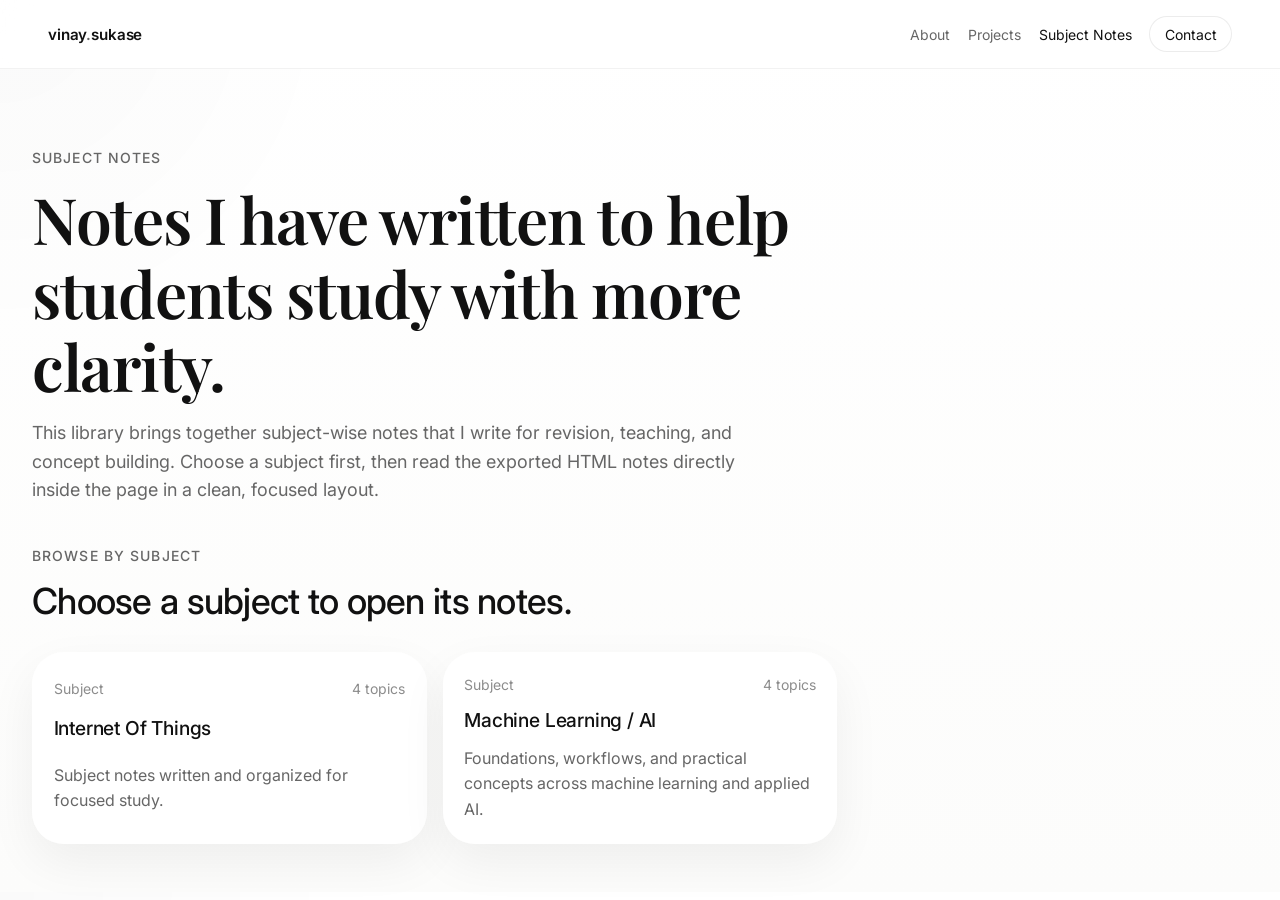
==== notes.html @ 6ed0256f "Initial commit: Portfolio website with notes viewer" ====
<!doctype html>
<html lang="en">
  <head>
    <meta charset="UTF-8" />
    <meta name="viewport" content="width=device-width, initial-scale=1.0" />
    <title>Vinay Sukase - Subject Notes</title>
    <link rel="preconnect" href="https://fonts.googleapis.com" />
    <link rel="preconnect" href="https://fonts.gstatic.com" crossorigin />
    <link
      href="https://fonts.googleapis.com/css2?family=Inter:wght@400;500;600;700&family=Playfair+Display:wght@500;600;700&display=swap"
      rel="stylesheet"
    />
    <link rel="stylesheet" href="assets/css/notes.css" />
  </head>
  <body>
    <nav class="notes-nav">
      <a href="index.html#home" class="nav-logo">vinay<span>.</span>sukase</a>
      <div class="nav-links">
        <a href="index.html#about">About</a>
        <a href="index.html#projects">Projects</a>
        <a href="notes.html" class="active">Subject Notes</a>
        <a href="index.html#contact" class="nav-cta">Contact</a>
      </div>
    </nav>

    <header class="notes-hero notes-hero-simple">
      <div class="hero-copy">
        <p class="hero-eyebrow">Subject Notes</p>
        <h1>Notes I have written to help students study with more clarity.</h1>
        <p>
          This library brings together subject-wise notes that I write for
          revision, teaching, and concept building. Choose a subject first, then
          read the exported HTML notes directly inside the page in a clean,
          focused layout.
        </p>
      </div>
    </header>

    <main class="notes-page">
      <section id="subjectsView" class="subjects-view">
        <div class="section-intro">
          <p class="section-eyebrow">Browse By Subject</p>
          <h2>Choose a subject to open its notes.</h2>
        </div>
        <div id="subjectsGrid" class="topics-grid"></div>
      </section>

      <section id="readerView" class="reader-view is-hidden">
        <div class="reader-topbar">
          <div>
            <a href="notes.html" class="back-link">Back to all subjects</a>
            <p id="subjectEyebrow" class="section-eyebrow">Subject Notes</p>
            <h2 id="subjectTitle" class="reader-view-title">Subject</h2>
            <p id="subjectDescription" class="topic-description">
              Choose a note from the list to start reading.
            </p>
          </div>
        </div>

        <div class="topic-layout">
          <aside class="topic-sidebar">
            <div class="topic-sidebar-card">
              <p class="section-eyebrow">Available Topics</p>
              <div id="topicNoteList" class="topic-note-list"></div>
            </div>
          </aside>

          <article class="topic-reader">
            <div class="reader-header">
              <div>
                <p id="readerTopic" class="section-eyebrow">Note</p>
                <h3 id="readerTitle">Select a note</h3>
                <p id="readerMeta" class="reader-meta">
                  Choose a note from the left side to read it here.
                </p>
              </div>
              <a
                id="readerSource"
                class="reader-source disabled"
                href="#"
                aria-disabled="true"
                >Open Note File</a
              >
            </div>
            <div id="readerBody" class="reader-body empty-state">
              <p>
                This panel shows the selected HTML note directly inside the
                subject notes page.
              </p>
            </div>
          </article>
        </div>
      </section>
    </main>

    <script src="assets/js/notes-data.js"></script>
    <script src="assets/js/notes-home.js"></script>
  </body>
</html>
---- assets/css/notes.css ----
:root {
  --bg: #ffffff;
  --bg-soft: #fcfcfb;
  --surface: rgba(255, 255, 255, 0.94);
  --text-primary: #111111;
  --text-secondary: #666666;
  --text-faint: #8c8c8c;
  --line-soft: rgba(17, 17, 17, 0.08);
  --line-faint: rgba(17, 17, 17, 0.05);
  --shadow-soft: 0 18px 48px rgba(17, 17, 17, 0.06);
  --radius-xl: 2rem;
  --radius-lg: 1.25rem;
  --radius-sm: 999px;
  --font-ui: "Inter", sans-serif;
  --font-accent: "Playfair Display", serif;
}

*,
*::before,
*::after {
  box-sizing: border-box;
}

html {
  scroll-behavior: smooth;
}

body {
  margin: 0;
  font-family: var(--font-ui);
  color: var(--text-primary);
  background:
    radial-gradient(circle at top left, rgba(0, 0, 0, 0.02), transparent 22%),
    linear-gradient(180deg, #ffffff 0%, var(--bg-soft) 100%);
}

a {
  color: inherit;
  text-decoration: none;
}

strong {
  font-weight: 500;
  color: var(--text-primary);
}

.notes-nav {
  position: sticky;
  top: 0;
  z-index: 20;
  display: flex;
  align-items: center;
  justify-content: space-between;
  gap: 1rem;
  padding: 1rem clamp(1.25rem, 4vw, 3rem);
  background: rgba(255, 255, 255, 0.84);
  backdrop-filter: blur(14px);
  border-bottom: 1px solid var(--line-faint);
}

.nav-logo {
  font-size: 0.95rem;
  font-weight: 600;
  letter-spacing: -0.01em;
}

.nav-logo span {
  color: var(--text-secondary);
}

.nav-links {
  display: flex;
  flex-wrap: wrap;
  align-items: center;
  gap: 1.1rem;
}

.nav-links a {
  display: inline-flex;
  align-items: center;
  font-size: 0.875rem;
  color: var(--text-secondary);
}

.nav-links a.active,
.nav-links a:hover {
  color: var(--text-primary);
}

.nav-cta {
  min-height: 2.25rem;
  padding: 0 0.9rem;
  border-radius: var(--radius-sm);
  border: 1px solid var(--line-soft);
  background: rgba(255, 255, 255, 0.92);
  color: var(--text-primary) !important;
}

.notes-hero,
.notes-page {
  width: min(100% - 2.5rem, 76rem);
  margin: 0 auto;
}

.notes-hero-simple {
  padding: 5rem 0 2.6rem;
}

.hero-copy {
  max-width: 48rem;
}

.hero-eyebrow,
.section-eyebrow {
  margin: 0 0 1rem;
  color: var(--text-secondary);
  font-size: 0.875rem;
  font-weight: 500;
  letter-spacing: 0.08em;
  text-transform: uppercase;
}

.hero-copy h1 {
  margin: 0 0 1rem;
  font-family: var(--font-accent);
  font-size: clamp(3rem, 5vw, 4rem);
  line-height: 1.15;
  letter-spacing: -0.02em;
  font-weight: 600;
}

.hero-copy p:last-child,
.topic-description {
  margin: 0;
  max-width: 68ch;
  font-size: 1.125rem;
  line-height: 1.6;
  color: var(--text-secondary);
}

.notes-page {
  padding: 0 0 3rem;
}

.is-hidden {
  display: none;
}

.section-intro {
  margin-bottom: 1.8rem;
}

.section-intro h2 {
  margin: 0;
  font-size: clamp(1.75rem, 3vw, 2.25rem);
  line-height: 1.22;
  letter-spacing: -0.02em;
  font-weight: 500;
  max-width: 34rem;
}

.topics-grid {
  display: grid;
  grid-template-columns: repeat(3, minmax(0, 1fr));
  gap: 1rem;
}

.topic-card {
  display: grid;
  gap: 0.8rem;
  padding: 1.35rem;
  border-radius: var(--radius-xl);
  background: var(--surface);
  box-shadow: var(--shadow-soft);
  transition: transform 0.2s ease, box-shadow 0.2s ease;
}

.topic-card:hover {
  transform: translateY(-2px);
  box-shadow: 0 22px 50px rgba(17, 17, 17, 0.08);
}

.topic-card-top {
  display: flex;
  align-items: center;
  justify-content: space-between;
  gap: 1rem;
}

.topic-card-label,
.topic-card-count,
.reader-meta,
.back-link {
  margin: 0;
  font-size: 0.875rem;
  line-height: 1.5;
  color: var(--text-faint);
}

.topic-card h3 {
  margin: 0;
  font-size: 1.2rem;
  line-height: 1.3;
  letter-spacing: -0.01em;
  font-weight: 500;
}

.topic-card-description {
  margin: 0;
  font-size: 1rem;
  line-height: 1.6;
  color: var(--text-secondary);
}

.back-link {
  display: inline-flex;
  margin-bottom: 1.2rem;
}

.reader-topbar {
  margin-bottom: 1.6rem;
}

.reader-view-title {
  margin: 0 0 0.8rem;
  font-size: clamp(1.75rem, 3vw, 2.25rem);
  line-height: 1.22;
  letter-spacing: -0.02em;
  font-weight: 500;
}

.topic-layout {
  display: grid;
  grid-template-columns: 18rem minmax(0, 1fr);
  gap: 1.25rem;
  align-items: start;
}

.topic-sidebar {
  position: sticky;
  top: 5.5rem;
}

.topic-sidebar-card,
.topic-reader {
  background: var(--surface);
  border-radius: var(--radius-lg);
  box-shadow: var(--shadow-soft);
}

.topic-sidebar-card {
  padding: 1.15rem;
}

.topic-note-list {
  display: grid;
  gap: 0.8rem;
  margin-top: 1rem;
}

.topic-note-button {
  width: 100%;
  display: grid;
  gap: 0.45rem;
  padding: 0.95rem 1rem;
  border: 1px solid transparent;
  border-radius: 1rem;
  background: #ffffff;
  text-align: left;
  cursor: pointer;
  transition: border-color 0.2s ease, background 0.2s ease;
}

.topic-note-button:hover,
.topic-note-button.active {
  border-color: var(--line-soft);
  background: #f8f8f6;
}

.topic-note-button strong {
  font-size: 0.95rem;
}

.topic-note-button span {
  color: var(--text-secondary);
  font-size: 0.875rem;
  line-height: 1.55;
}

.topic-reader {
  padding: 1.4rem;
}

.reader-header {
  display: flex;
  align-items: flex-start;
  justify-content: space-between;
  gap: 1rem;
}

.reader-header h2 {
  margin: 0.45rem 0 0;
  font-size: clamp(1.75rem, 3vw, 2.25rem);
  line-height: 1.22;
  letter-spacing: -0.02em;
  font-weight: 500;
}

.reader-header h3 {
  margin: 0.45rem 0 0;
  font-size: clamp(1.55rem, 2.6vw, 1.95rem);
  line-height: 1.24;
  letter-spacing: -0.02em;
  font-weight: 500;
}

.reader-source {
  display: inline-flex;
  align-items: center;
  justify-content: center;
  min-height: 2.75rem;
  padding: 0 1rem;
  border-radius: var(--radius-sm);
  border: 1px solid var(--line-soft);
  background: #ffffff;
  font-size: 0.95rem;
  font-weight: 500;
}

.reader-source.disabled {
  pointer-events: none;
  opacity: 0.45;
}

.reader-body {
  margin-top: 1.15rem;
  padding-top: 1.15rem;
  border-top: 1px solid var(--line-faint);
}

.reader-body.empty-state {
  color: var(--text-secondary);
}

.reader-body h1,
.reader-body h2,
.reader-body h3,
.reader-body h4 {
  margin: 1.4rem 0 0.75rem;
  line-height: 1.25;
  letter-spacing: -0.02em;
  color: var(--text-primary);
}

.reader-body h1 {
  font-family: var(--font-accent);
  font-size: 2.1rem;
  font-weight: 600;
}

.reader-body h2 {
  font-size: 1.55rem;
  font-weight: 500;
}

.reader-body h3,
.reader-body h4 {
  font-size: 1.18rem;
  font-weight: 500;
}

.reader-body p,
.reader-body ul,
.reader-body ol,
.reader-body blockquote,
.reader-body pre {
  margin: 0 0 1rem;
  max-width: 72ch;
  font-size: 1rem;
  line-height: 1.7;
  color: var(--text-secondary);
}

.reader-body ul,
.reader-body ol {
  padding-left: 1.25rem;
}

.reader-body li {
  margin-bottom: 0.45rem;
}

.reader-body a {
  color: var(--text-primary);
  text-decoration: underline;
  text-decoration-color: rgba(17, 17, 17, 0.18);
  text-underline-offset: 0.16em;
}

.reader-body code {
  padding: 0.15rem 0.4rem;
  border-radius: 0.45rem;
  background: rgba(17, 17, 17, 0.05);
  color: var(--text-primary);
  font-size: 0.95em;
}

.reader-body pre {
  padding: 1rem;
  overflow-x: auto;
  border-radius: 1rem;
  background: #f7f7f5;
}

.reader-body pre code {
  padding: 0;
  background: transparent;
}

.reader-body blockquote {
  padding: 1rem 1.1rem;
  border-left: 3px solid rgba(17, 17, 17, 0.12);
  background: #f8f8f6;
  border-radius: 0.8rem;
}

.reader-body img {
  max-width: 100%;
  border-radius: 1rem;
}

.notion-import {
  color: var(--text-primary);
}

.notion-import > :first-child {
  margin-top: 0;
}

.notion-import h1,
.notion-import h2,
.notion-import h3 {
  margin: 1.4rem 0 0.75rem;
  letter-spacing: -0.02em;
  line-height: 1.25;
  color: var(--text-primary);
}

.notion-import h1 {
  font-size: 1.95rem;
  font-weight: 500;
}

.notion-import h2 {
  font-size: 1.45rem;
  font-weight: 500;
}

.notion-import h3 {
  font-size: 1.15rem;
  font-weight: 500;
}

.notion-import p,
.notion-import li,
.notion-import figcaption,
.notion-import td,
.notion-import th,
.notion-import blockquote {
  font-size: 1rem;
  line-height: 1.7;
  color: var(--text-secondary);
}

.notion-import p,
.notion-import ul,
.notion-import ol,
.notion-import blockquote,
.notion-import figure,
.notion-import table {
  margin: 0 0 1rem;
  max-width: 72ch;
}

.notion-import ul,
.notion-import ol {
  padding-left: 1.25rem;
}

.notion-import a {
  color: var(--text-primary);
  text-decoration: underline;
  text-decoration-color: rgba(17, 17, 17, 0.18);
  text-underline-offset: 0.16em;
}

.notion-import .callout {
  padding: 1rem 1.1rem;
  border-left: 3px solid rgba(17, 17, 17, 0.12);
  background: #f8f8f6;
  border-radius: 0.9rem;
}

.notion-import .callout h2,
.notion-import .callout h3 {
  margin-top: 0;
}

.notion-import figure.image img,
.notion-import img {
  display: block;
  max-width: 100%;
  border-radius: 1rem;
}

.notion-import figcaption {
  margin-top: 0.55rem;
  color: var(--text-faint);
}

.notion-import hr {
  margin: 1.5rem 0;
  border: 0;
  border-top: 1px solid var(--line-faint);
}

.notion-import table {
  width: 100%;
  border-collapse: collapse;
  overflow-x: auto;
  display: block;
}

.notion-import th,
.notion-import td {
  padding: 0.7rem 0.8rem;
  border: 1px solid var(--line-soft);
  text-align: left;
  vertical-align: top;
}

.notion-import .equation {
  padding: 1rem;
  border-radius: 1rem;
  background: #f7f7f5;
  overflow-x: auto;
}

.empty-message {
  padding: 1rem;
  border-radius: 1rem;
  background: #f8f8f6;
  color: var(--text-secondary);
}

@media (max-width: 70rem) {
  .topics-grid,
  .topic-layout {
    grid-template-columns: 1fr;
  }

  .topic-sidebar {
    position: static;
  }
}

@media (max-width: 48rem) {
  .topics-grid {
    grid-template-columns: 1fr;
  }
}

@media (max-width: 42rem) {
  .notes-nav {
    align-items: flex-start;
    flex-direction: column;
  }

  .notes-hero,
  .notes-page {
    width: min(100% - 1.5rem, 76rem);
  }

  .notes-hero-simple {
    padding: 4rem 0 2.2rem;
  }

  .reader-header,
  .topic-card-top {
    flex-direction: column;
    align-items: flex-start;
  }
}
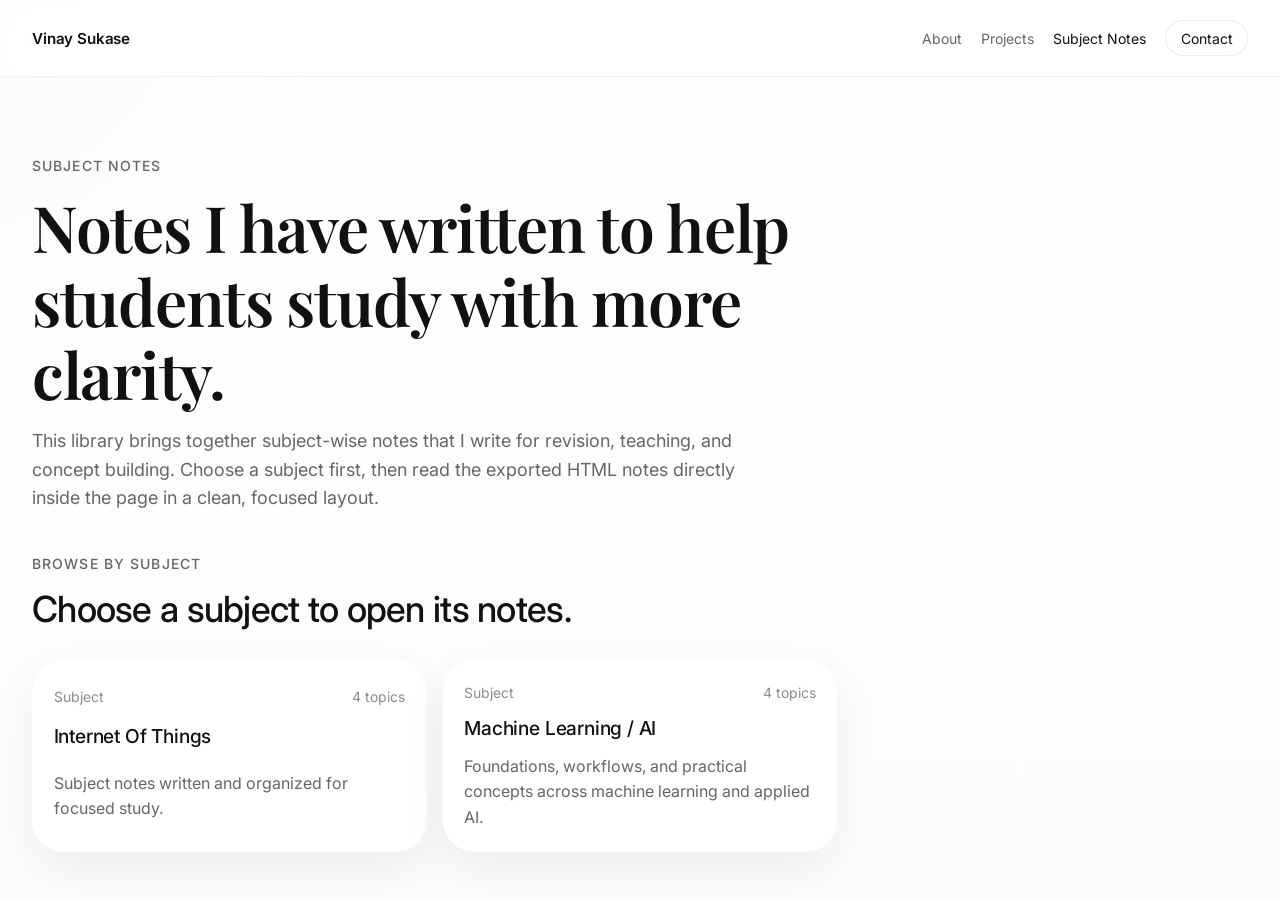
==== commit 3430d69b: "added mobile view" ====
--- a/notes.html
+++ b/notes.html
@@ -14,12 +14,17 @@
   </head>
   <body>
     <nav class="notes-nav">
-      <a href="index.html#home" class="nav-logo">vinay<span>.</span>sukase</a>
-      <div class="nav-links">
-        <a href="index.html#about">About</a>
-        <a href="index.html#projects">Projects</a>
-        <a href="notes.html" class="active">Subject Notes</a>
-        <a href="index.html#contact" class="nav-cta">Contact</a>
+      <div class="notes-nav-inner">
+        <a href="index.html#home" class="nav-logo">Vinay Sukase</a>
+        <button class="nav-toggle" type="button" aria-label="Toggle navigation" aria-expanded="false" aria-controls="notes-nav-links">
+          <span class="nav-toggle-lines" aria-hidden="true"></span>
+        </button>
+        <div class="nav-links" id="notes-nav-links">
+          <a href="index.html#about">About</a>
+          <a href="index.html#projects">Projects</a>
+          <a href="notes.html" class="active">Subject Notes</a>
+          <a href="index.html#contact" class="nav-cta">Contact</a>
+        </div>
       </div>
     </nav>
 
@@ -95,5 +100,22 @@
 
     <script src="assets/js/notes-data.js"></script>
     <script src="assets/js/notes-home.js"></script>
+    <script>
+      const notesNav = document.querySelector(".notes-nav");
+      const navToggle = document.querySelector(".nav-toggle");
+      const navLinks = document.querySelectorAll(".nav-links a");
+
+      navToggle?.addEventListener("click", () => {
+        const isOpen = notesNav.classList.toggle("is-open");
+        navToggle.setAttribute("aria-expanded", String(isOpen));
+      });
+
+      navLinks.forEach((link) => {
+        link.addEventListener("click", () => {
+          notesNav.classList.remove("is-open");
+          navToggle?.setAttribute("aria-expanded", "false");
+        });
+      });
+    </script>
   </body>
 </html>
--- a/assets/css/notes.css
+++ b/assets/css/notes.css
@@ -48,14 +48,19 @@
   position: sticky;
   top: 0;
   z-index: 20;
+  background: rgba(255, 255, 255, 0.82);
+  backdrop-filter: blur(14px);
+  border-bottom: 1px solid var(--line-faint);
+}
+
+.notes-nav-inner {
+  width: min(100% - 2.5rem, 76rem);
+  margin: 0 auto;
+  min-height: 4.75rem;
   display: flex;
   align-items: center;
   justify-content: space-between;
   gap: 1rem;
-  padding: 1rem clamp(1.25rem, 4vw, 3rem);
-  background: rgba(255, 255, 255, 0.84);
-  backdrop-filter: blur(14px);
-  border-bottom: 1px solid var(--line-faint);
 }
 
 .nav-logo {
@@ -64,15 +69,66 @@
   letter-spacing: -0.01em;
 }
 
-.nav-logo span {
-  color: var(--text-secondary);
+.nav-toggle {
+  display: none;
+  align-items: center;
+  justify-content: center;
+  width: 2.5rem;
+  height: 2.5rem;
+  padding: 0;
+  border: 1px solid var(--line-soft);
+  border-radius: var(--radius-sm);
+  background: rgba(255, 255, 255, 0.92);
+  color: var(--text-primary);
+  cursor: pointer;
+}
+
+.nav-toggle-lines,
+.nav-toggle-lines::before,
+.nav-toggle-lines::after {
+  display: block;
+  width: 1rem;
+  height: 1px;
+  background: currentColor;
+  transition: transform 0.2s ease, opacity 0.2s ease;
+}
+
+.nav-toggle-lines {
+  position: relative;
+}
+
+.nav-toggle-lines::before,
+.nav-toggle-lines::after {
+  content: "";
+  position: absolute;
+  left: 0;
+}
+
+.nav-toggle-lines::before {
+  transform: translateY(-0.35rem);
+}
+
+.nav-toggle-lines::after {
+  transform: translateY(0.35rem);
+}
+
+.notes-nav.is-open .nav-toggle-lines {
+  background: transparent;
+}
+
+.notes-nav.is-open .nav-toggle-lines::before {
+  transform: rotate(45deg);
+}
+
+.notes-nav.is-open .nav-toggle-lines::after {
+  transform: rotate(-45deg);
 }
 
 .nav-links {
   display: flex;
   flex-wrap: wrap;
   align-items: center;
-  gap: 1.1rem;
+  gap: 1.2rem;
 }
 
 .nav-links a {
@@ -80,6 +136,7 @@
   align-items: center;
   font-size: 0.875rem;
   color: var(--text-secondary);
+  transition: color 0.2s ease;
 }
 
 .nav-links a.active,
@@ -234,6 +291,7 @@
   grid-template-columns: 18rem minmax(0, 1fr);
   gap: 1.25rem;
   align-items: start;
+  min-width: 0;
 }
 
 .topic-sidebar {
@@ -246,6 +304,7 @@
   background: var(--surface);
   border-radius: var(--radius-lg);
   box-shadow: var(--shadow-soft);
+  min-width: 0;
 }
 
 .topic-sidebar-card {
@@ -289,6 +348,7 @@
 
 .topic-reader {
   padding: 1.4rem;
+  overflow-x: auto;
 }
 
 .reader-header {
@@ -336,6 +396,8 @@
   margin-top: 1.15rem;
   padding-top: 1.15rem;
   border-top: 1px solid var(--line-faint);
+  min-width: 0;
+  overflow-wrap: anywhere;
 }
 
 .reader-body.empty-state {
@@ -425,16 +487,29 @@
 }
 
 .reader-body img {
+  width: auto;
+  height: auto;
   max-width: 100%;
   border-radius: 1rem;
 }
 
 .notion-import {
   color: var(--text-primary);
+  width: 100%;
+  max-width: 100%;
+  min-width: 0;
+  overflow-wrap: anywhere;
 }
 
 .notion-import > :first-child {
   margin-top: 0;
+}
+
+.notion-import .page,
+.notion-import .page-body {
+  width: 100%;
+  max-width: 100%;
+  min-width: 0;
 }
 
 .notion-import h1,
@@ -477,9 +552,12 @@
 .notion-import ol,
 .notion-import blockquote,
 .notion-import figure,
-.notion-import table {
+.notion-import table,
+.notion-import .simple-table,
+.notion-import .equation-container,
+.notion-import .katex-display {
   margin: 0 0 1rem;
-  max-width: 72ch;
+  max-width: min(100%, 72ch);
 }
 
 .notion-import ul,
@@ -509,6 +587,8 @@
 .notion-import figure.image img,
 .notion-import img {
   display: block;
+  width: auto;
+  height: auto;
   max-width: 100%;
   border-radius: 1rem;
 }
@@ -524,7 +604,8 @@
   border-top: 1px solid var(--line-faint);
 }
 
-.notion-import table {
+.notion-import table,
+.notion-import .simple-table {
   width: 100%;
   border-collapse: collapse;
   overflow-x: auto;
@@ -546,6 +627,22 @@
   overflow-x: auto;
 }
 
+.notion-import .equation,
+.notion-import .equation-container,
+.notion-import .katex-display {
+  max-width: 100%;
+}
+
+.notion-import .katex-display {
+  overflow-x: auto;
+  overflow-y: hidden;
+  padding-bottom: 0.25rem;
+}
+
+.notion-import .katex {
+  max-width: 100%;
+}
+
 .empty-message {
   padding: 1rem;
   border-radius: 1rem;
@@ -571,9 +668,45 @@
 }
 
 @media (max-width: 42rem) {
-  .notes-nav {
-    align-items: flex-start;
-    flex-direction: column;
+  .notes-nav-inner {
+    width: min(100% - 1.5rem, 76rem);
+    align-items: center;
+    min-height: auto;
+    padding: 0.75rem 0;
+    gap: 0.8rem;
+  }
+
+  .nav-logo {
+    font-size: 0.9rem;
+  }
+
+  .nav-toggle {
+    display: inline-flex;
+    margin-left: auto;
+  }
+
+  .nav-links {
+    display: none;
+    width: 100%;
+    flex-basis: 100%;
+    gap: 0.55rem;
+  }
+
+  .notes-nav.is-open .nav-links {
+    display: flex;
+  }
+
+  .nav-links a {
+    min-height: 2.25rem;
+    padding: 0 0.7rem;
+    border-radius: var(--radius-sm);
+    background: rgba(17, 17, 17, 0.035);
+    font-size: 0.82rem;
+  }
+
+  .nav-cta {
+    min-height: 2.25rem;
+    padding: 0 0.85rem;
   }
 
   .notes-hero,
@@ -582,7 +715,41 @@
   }
 
   .notes-hero-simple {
-    padding: 4rem 0 2.2rem;
+    padding: 3.4rem 0 2.1rem;
+  }
+
+  .hero-copy h1 {
+    font-size: clamp(2.25rem, 12vw, 3.1rem);
+    letter-spacing: 0;
+  }
+
+  .hero-copy p:last-child,
+  .topic-description {
+    font-size: 1.02rem;
+  }
+
+  .section-intro h2,
+  .reader-view-title {
+    font-size: clamp(1.5rem, 8vw, 2rem);
+    letter-spacing: 0;
+  }
+
+  .topic-card,
+  .topic-reader {
+    border-radius: 1rem;
+  }
+
+  .topic-card {
+    padding: 1.1rem;
+  }
+
+  .topic-sidebar-card {
+    padding: 1rem;
+    border-radius: 1rem;
+  }
+
+  .topic-reader {
+    padding: 1.1rem;
   }
 
   .reader-header,
@@ -590,4 +757,105 @@
     flex-direction: column;
     align-items: flex-start;
   }
-}
+
+  .reader-header h3 {
+    font-size: clamp(1.35rem, 7vw, 1.75rem);
+    letter-spacing: 0;
+  }
+
+  .reader-source {
+    width: 100%;
+    min-height: 2.9rem;
+  }
+
+  .topic-note-button {
+    min-height: 3rem;
+    padding: 0.9rem;
+  }
+
+  .reader-body h1,
+  .notion-import h1 {
+    font-size: 1.65rem;
+    letter-spacing: 0;
+  }
+
+  .reader-body h2,
+  .notion-import h2 {
+    font-size: 1.35rem;
+    letter-spacing: 0;
+  }
+
+  .reader-body p,
+  .reader-body ul,
+  .reader-body ol,
+  .reader-body blockquote,
+  .reader-body pre,
+  .notion-import p,
+  .notion-import li,
+  .notion-import figcaption,
+  .notion-import td,
+  .notion-import th,
+  .notion-import blockquote {
+    font-size: 0.97rem;
+  }
+
+  .reader-body,
+  .notion-import,
+  .topic-card,
+  .topic-note-button {
+    overflow-wrap: anywhere;
+  }
+
+  .reader-body pre,
+  .notion-import table,
+  .notion-import .equation {
+    max-width: 100%;
+    overflow-x: auto;
+  }
+}
+
+@media (max-width: 30rem) {
+  .notes-nav-inner,
+  .notes-hero,
+  .notes-page {
+    width: min(100% - 1rem, 76rem);
+  }
+
+  .nav-links {
+    display: none;
+    grid-template-columns: repeat(2, minmax(0, 1fr));
+    gap: 0.45rem;
+  }
+
+  .notes-nav.is-open .nav-links {
+    display: grid;
+  }
+
+  .nav-links a {
+    justify-content: center;
+    padding: 0 0.55rem;
+    text-align: center;
+  }
+
+  .notes-hero-simple {
+    padding: 3rem 0 1.8rem;
+  }
+
+  .notes-page {
+    padding-bottom: 2rem;
+  }
+
+  .topic-card,
+  .topic-sidebar-card,
+  .topic-reader {
+    padding: 0.95rem;
+  }
+
+  .reader-body blockquote,
+  .notion-import .callout,
+  .notion-import .equation,
+  .reader-body pre {
+    padding: 0.85rem;
+    border-radius: 0.85rem;
+  }
+}
